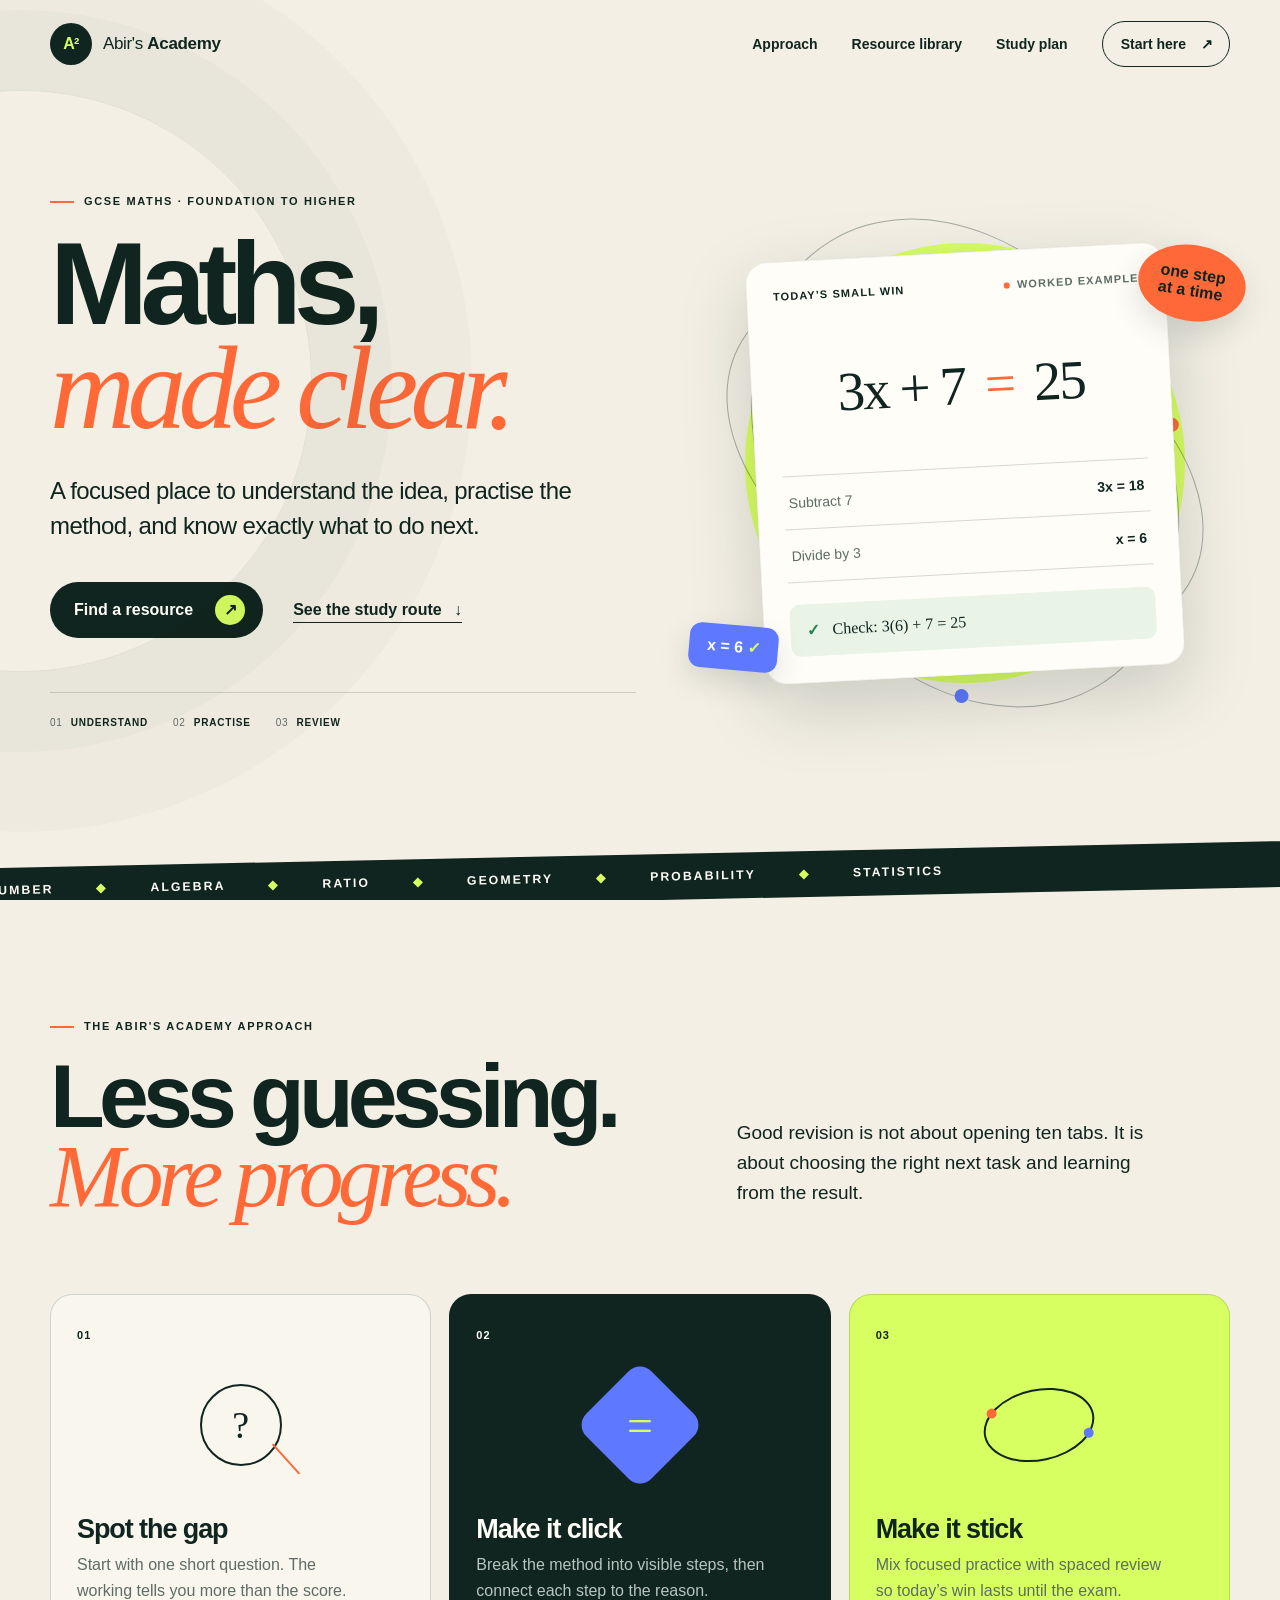
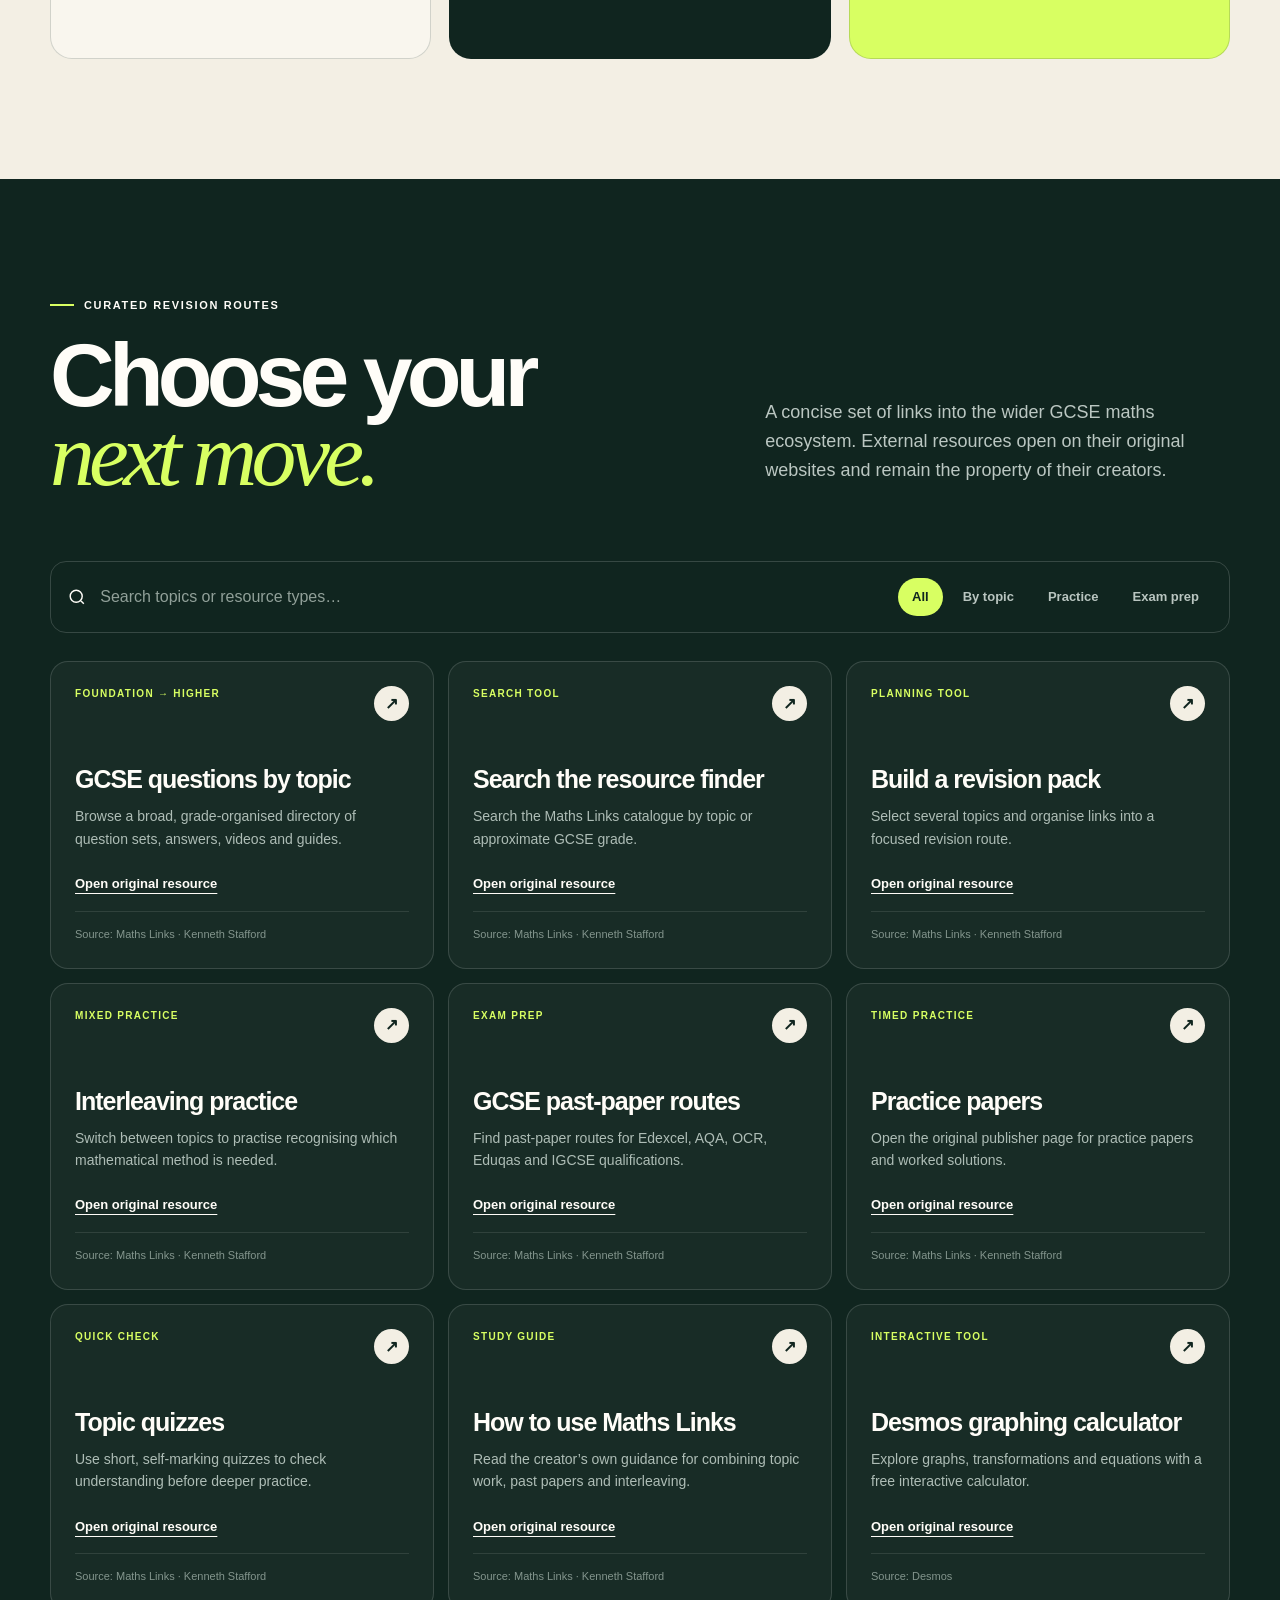
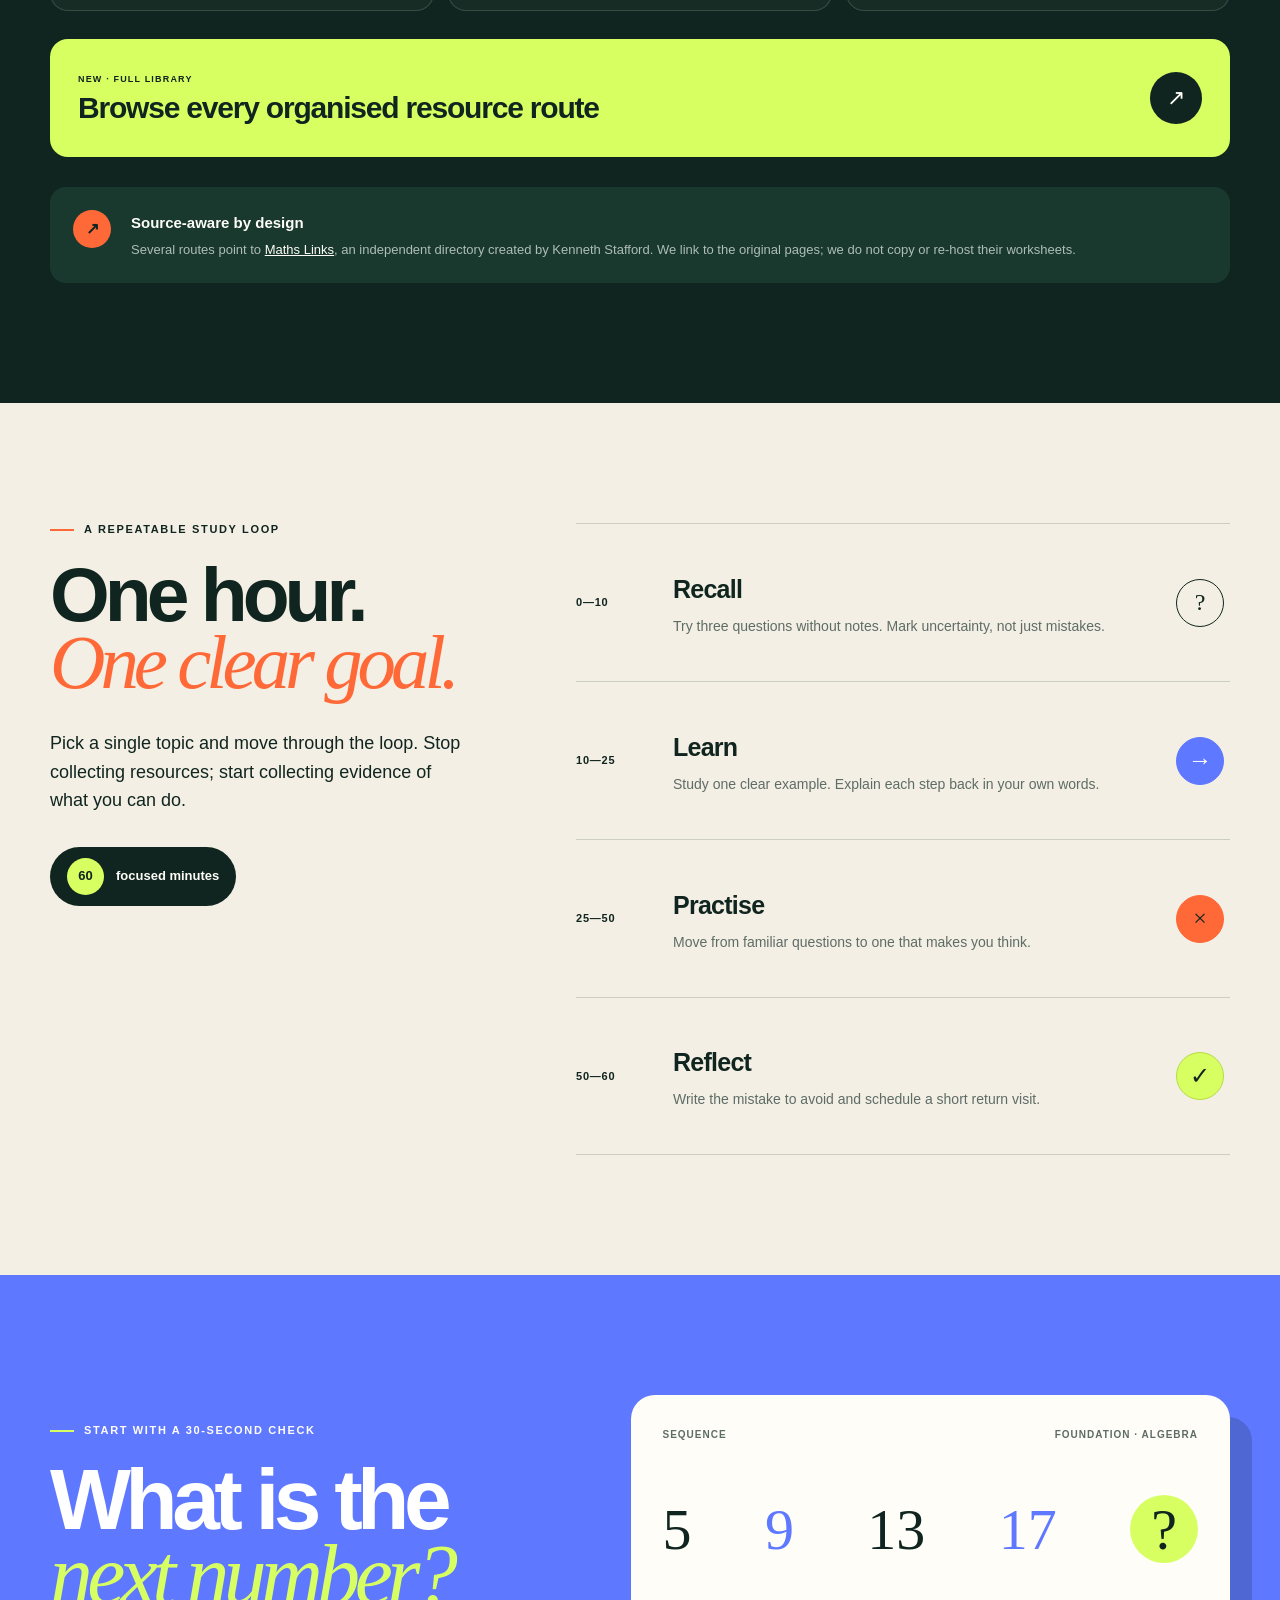
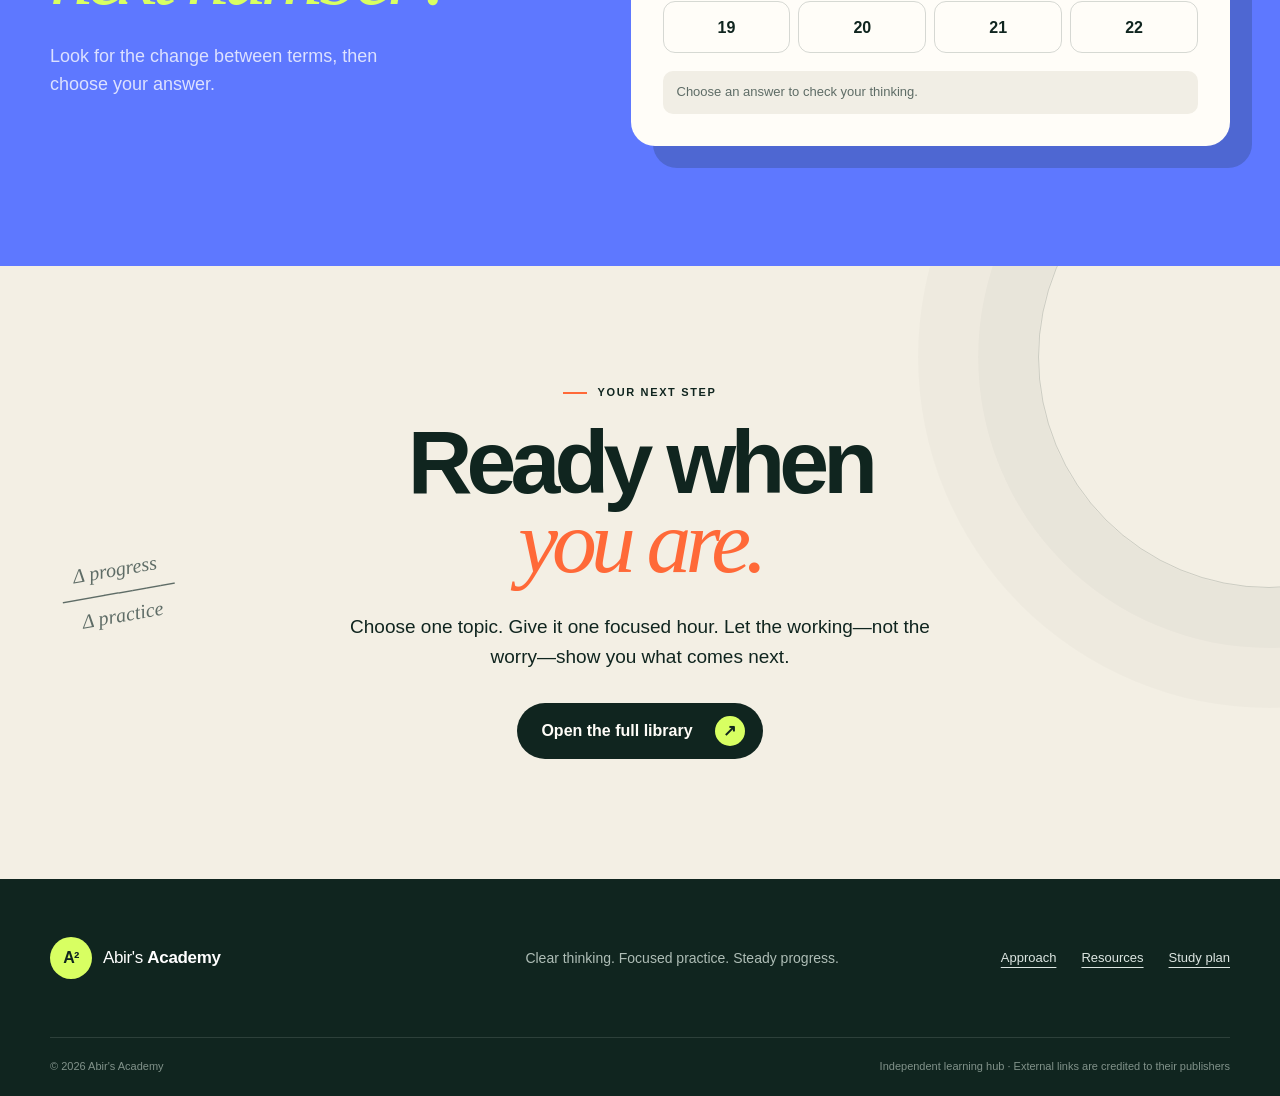
==== client/abirs-academy/index.html @ 6db941cd "Deep migration: Scrubbed all Maths Links branding and injected deep-crawled resources" ====
<!doctype html>
<html lang="en-GB">
  <head>
    <meta charset="UTF-8" />
    <meta name="viewport" content="width=device-width, initial-scale=1.0" />
    <meta
      name="description"
      content="Abir's Academy is a calm, focused GCSE maths learning hub with clear study routes and carefully credited revision resources."
    />
    <meta name="theme-color" content="#10251f" />
    <meta property="og:title" content="Abir's Academy — Maths, made clear" />
    <meta
      property="og:description"
      content="Clear GCSE maths study routes, focused practice, and trusted external resources."
    />
    <meta property="og:type" content="website" />
    <meta property="og:url" content="https://abirsacademy.pages.dev/" />
    <meta property="og:image" content="https://abirsacademy.pages.dev/assets/og.png" />
    <meta property="og:image:alt" content="Abir's Academy — Maths, made clear" />
    <meta name="twitter:card" content="summary_large_image" />
    <meta name="twitter:image" content="https://abirsacademy.pages.dev/assets/og.png" />
    <link rel="canonical" href="https://abirsacademy.pages.dev/" />
    <link rel="icon" href="assets/favicon.svg" type="image/svg+xml" />
    <link rel="stylesheet" href="styles.css" />
    <title>Abir's Academy — Maths, made clear</title>
  </head>
  <body>
    <a class="skip-link" href="#main">Skip to content</a>

    <header class="site-header" data-header>
      <div class="nav-wrap shell">
        <a class="brand" href="#top" aria-label="Abir's Academy home">
          <span class="brand-mark" aria-hidden="true">A²</span>
          <span class="brand-name">Abir's <strong>Academy</strong></span>
        </a>

        <button
          class="menu-toggle"
          type="button"
          aria-expanded="false"
          aria-controls="site-nav"
          data-menu-toggle
        >
          <span></span><span></span><span></span>
          <span class="sr-only">Open navigation</span>
        </button>

        <nav id="site-nav" class="site-nav" aria-label="Primary navigation" data-nav>
          <a href="#approach">Approach</a>
          <a href="library.html">Resource library</a>
          <a href="#study-plan">Study plan</a>
          <a class="nav-cta" href="#start">Start here <span aria-hidden="true">↗</span></a>
        </nav>
      </div>
    </header>

    <main id="main">
      <section class="hero" id="top">
        <div class="hero-grid shell">
          <div class="hero-copy reveal">
            <p class="eyebrow"><span></span> GCSE maths · Foundation to Higher</p>
            <h1>Maths,<br /><em>made clear.</em></h1>
            <p class="hero-lede">
              A focused place to understand the idea, practise the method, and know exactly
              what to do next.
            </p>
            <div class="hero-actions">
              <a class="button button-primary" href="library.html">Find a resource <span>↗</span></a>
              <a class="text-link" href="#study-plan">See the study route <span>↓</span></a>
            </div>
            <div class="hero-proof" aria-label="Learning principles">
              <span>01 <strong>Understand</strong></span>
              <span>02 <strong>Practise</strong></span>
              <span>03 <strong>Review</strong></span>
            </div>
          </div>

          <div class="hero-visual reveal" aria-label="A worked algebra problem">
            <div class="orbit orbit-one"></div>
            <div class="orbit orbit-two"></div>
            <div class="math-card">
              <div class="math-card-top">
                <span>Today’s small win</span>
                <span class="status-dot">worked example</span>
              </div>
              <div class="equation" aria-label="Solve three x plus seven equals twenty five">
                <span>3x + 7</span><span class="equals">=</span><span>25</span>
              </div>
              <ol class="working">
                <li><span>Subtract 7</span><strong>3x = 18</strong></li>
                <li><span>Divide by 3</span><strong>x = 6</strong></li>
              </ol>
              <div class="check-line"><span>✓</span> Check: 3(6) + 7 = 25</div>
            </div>
            <div class="floating-note note-one">one step<br />at a time</div>
            <div class="floating-note note-two">x = 6 <span>✓</span></div>
          </div>
        </div>
        <div class="hero-ticker" aria-hidden="true">
          <div>
            <span>NUMBER</span><i>◆</i><span>ALGEBRA</span><i>◆</i><span>RATIO</span><i>◆</i>
            <span>GEOMETRY</span><i>◆</i><span>PROBABILITY</span><i>◆</i><span>STATISTICS</span>
          </div>
        </div>
      </section>

      <section class="approach section shell" id="approach">
        <div class="section-heading reveal">
          <p class="eyebrow"><span></span> The Abir's Academy approach</p>
          <h2>Less guessing.<br /><em>More progress.</em></h2>
          <p>
            Good revision is not about opening ten tabs. It is about choosing the right next
            task and learning from the result.
          </p>
        </div>

        <div class="method-grid">
          <article class="method-card reveal">
            <span class="method-number">01</span>
            <div class="method-icon icon-diagnose" aria-hidden="true"><span></span></div>
            <h3>Spot the gap</h3>
            <p>Start with one short question. The working tells you more than the score.</p>
          </article>
          <article class="method-card reveal">
            <span class="method-number">02</span>
            <div class="method-icon icon-understand" aria-hidden="true"><span></span></div>
            <h3>Make it click</h3>
            <p>Break the method into visible steps, then connect each step to the reason.</p>
          </article>
          <article class="method-card reveal">
            <span class="method-number">03</span>
            <div class="method-icon icon-practise" aria-hidden="true"><span></span></div>
            <h3>Make it stick</h3>
            <p>Mix focused practice with spaced review so today’s win lasts until the exam.</p>
          </article>
        </div>
      </section>

      <section class="resources section" id="resources">
        <div class="shell">
          <div class="resources-heading reveal">
            <div>
              <p class="eyebrow eyebrow-light"><span></span> Curated revision routes</p>
              <h2>Choose your<br /><em>next move.</em></h2>
            </div>
            <p>
              A concise set of links into the wider GCSE maths ecosystem. External resources
              open on their original websites and remain the property of their creators.
            </p>
          </div>

          <div class="resource-controls reveal" aria-label="Filter resources">
            <label class="search-box">
              <span class="sr-only">Search resources</span>
              <svg viewBox="0 0 24 24" aria-hidden="true"><path d="m21 21-4.4-4.4m2.4-5.1a7.5 7.5 0 1 1-15 0 7.5 7.5 0 0 1 15 0Z" /></svg>
              <input type="search" placeholder="Search topics or resource types…" data-search />
            </label>
            <div class="filter-group" role="group" aria-label="Resource category">
              <button class="filter is-active" type="button" data-filter="all">All</button>
              <button class="filter" type="button" data-filter="topic">By topic</button>
              <button class="filter" type="button" data-filter="practice">Practice</button>
              <button class="filter" type="button" data-filter="exam">Exam prep</button>
            </div>
          </div>

          <div class="resource-grid" data-resource-grid aria-live="polite"></div>
          <p class="empty-state" data-empty hidden>No matching resources yet. Try a broader search.</p>

          <a class="library-cta reveal" href="library.html">
            <span>
              <small>New · full library</small>
              <strong>Browse every organised resource route</strong>
            </span>
            <i aria-hidden="true">↗</i>
          </a>

          <div class="credit-note reveal">
            <span class="credit-mark" aria-hidden="true">↗</span>
            <div>
              <strong>Source-aware by design</strong>
              <p>
                Several routes point to <a href="https://www.mathslinks.co.uk/" target="_blank" rel="noopener noreferrer">Maths Links</a>,
                an independent directory created by Kenneth Stafford. We link to the original
                pages; we do not copy or re-host their worksheets.
              </p>
            </div>
          </div>
        </div>
      </section>

      <section class="study section shell" id="study-plan">
        <div class="study-layout">
          <div class="study-intro reveal">
            <p class="eyebrow"><span></span> A repeatable study loop</p>
            <h2>One hour.<br /><em>One clear goal.</em></h2>
            <p>
              Pick a single topic and move through the loop. Stop collecting resources;
              start collecting evidence of what you can do.
            </p>
            <div class="time-chip"><span>60</span> focused minutes</div>
          </div>

          <ol class="timeline">
            <li class="reveal">
              <span class="time">0—10</span>
              <div><h3>Recall</h3><p>Try three questions without notes. Mark uncertainty, not just mistakes.</p></div>
              <span class="timeline-icon" aria-hidden="true">?</span>
            </li>
            <li class="reveal">
              <span class="time">10—25</span>
              <div><h3>Learn</h3><p>Study one clear example. Explain each step back in your own words.</p></div>
              <span class="timeline-icon" aria-hidden="true">→</span>
            </li>
            <li class="reveal">
              <span class="time">25—50</span>
              <div><h3>Practise</h3><p>Move from familiar questions to one that makes you think.</p></div>
              <span class="timeline-icon" aria-hidden="true">×</span>
            </li>
            <li class="reveal">
              <span class="time">50—60</span>
              <div><h3>Reflect</h3><p>Write the mistake to avoid and schedule a short return visit.</p></div>
              <span class="timeline-icon" aria-hidden="true">✓</span>
            </li>
          </ol>
        </div>
      </section>

      <section class="quick-check section" id="start">
        <div class="shell check-layout">
          <div class="check-copy reveal">
            <p class="eyebrow eyebrow-light"><span></span> Start with a 30-second check</p>
            <h2>What is the<br /><em>next number?</em></h2>
            <p>Look for the change between terms, then choose your answer.</p>
          </div>
          <div class="quiz-card reveal" data-quiz>
            <div class="quiz-meta"><span>Sequence</span><span>Foundation · Algebra</span></div>
            <p class="sequence" aria-label="Five, nine, thirteen, seventeen, what comes next?">
              5 <span>9</span> 13 <span>17</span> <strong>?</strong>
            </p>
            <div class="answers" role="group" aria-label="Choose an answer">
              <button type="button" data-answer="19">19</button>
              <button type="button" data-answer="20">20</button>
              <button type="button" data-answer="21">21</button>
              <button type="button" data-answer="22">22</button>
            </div>
            <div class="feedback" data-feedback aria-live="polite">
              <span>Choose an answer to check your thinking.</span>
            </div>
          </div>
        </div>
      </section>

      <section class="closing section">
        <div class="closing-inner shell reveal">
          <p class="eyebrow"><span></span> Your next step</p>
          <h2>Ready when<br /><em>you are.</em></h2>
          <p>Choose one topic. Give it one focused hour. Let the working—not the worry—show you what comes next.</p>
          <a class="button button-primary" href="library.html">Open the full library <span>↗</span></a>
          <span class="closing-formula" aria-hidden="true">Δ progress<br />────────<br />Δ practice</span>
        </div>
      </section>
    </main>

    <footer class="site-footer">
      <div class="footer-top shell">
        <a class="brand brand-footer" href="#top">
          <span class="brand-mark">A²</span>
          <span class="brand-name">Abir's <strong>Academy</strong></span>
        </a>
        <p>Clear thinking. Focused practice. Steady progress.</p>
        <nav aria-label="Footer navigation">
          <a href="#approach">Approach</a>
          <a href="library.html">Resources</a>
          <a href="#study-plan">Study plan</a>
        </nav>
      </div>
      <div class="footer-bottom shell">
        <span>© <span data-year></span> Abir's Academy</span>
        <span>Independent learning hub · External links are credited to their publishers</span>
      </div>
    </footer>

    <script src="app.js" defer></script>
  </body>
</html>
---- client/abirs-academy/styles.css ----
:root {
  --ink: #10251f;
  --ink-2: #183c31;
  --paper: #f3efe4;
  --paper-2: #ebe4d5;
  --white: #fffdf8;
  --lime: #d8ff62;
  --lime-deep: #b6db45;
  --orange: #ff6938;
  --blue: #5e78ff;
  --muted: #5e6c66;
  --line: rgba(16, 37, 31, 0.17);
  --shadow: 0 24px 70px rgba(16, 37, 31, 0.18);
  --radius: 22px;
  --shell: min(1180px, calc(100% - 40px));
}

* { box-sizing: border-box; }
html { scroll-behavior: smooth; }
body {
  margin: 0;
  color: var(--ink);
  background: var(--paper);
  font-family: "Segoe UI Variable", "Segoe UI", Helvetica, Arial, sans-serif;
  font-size: 16px;
  line-height: 1.6;
  -webkit-font-smoothing: antialiased;
  overflow-x: hidden;
}

body.menu-open { overflow: hidden; }
a { color: inherit; }
button, input { font: inherit; }
button { color: inherit; }
img, svg { display: block; max-width: 100%; }

.shell { width: var(--shell); margin-inline: auto; }
.section { padding-block: 120px; }
.sr-only {
  position: absolute; width: 1px; height: 1px; padding: 0; margin: -1px;
  overflow: hidden; clip: rect(0, 0, 0, 0); white-space: nowrap; border: 0;
}
.skip-link {
  position: fixed; left: 16px; top: -60px; z-index: 1000; padding: 12px 18px;
  border-radius: 12px; background: var(--lime); color: var(--ink); font-weight: 800;
}
.skip-link:focus { top: 16px; }

.site-header {
  position: fixed; inset: 0 0 auto; z-index: 100; transition: background .25s, box-shadow .25s;
}
.site-header.is-scrolled {
  background: rgba(243, 239, 228, .9); box-shadow: 0 1px 0 var(--line);
  backdrop-filter: blur(18px);
}
.nav-wrap { height: 88px; display: flex; align-items: center; justify-content: space-between; }
.brand { display: inline-flex; align-items: center; gap: 11px; text-decoration: none; }
.brand-mark {
  width: 42px; height: 42px; display: grid; place-items: center; border-radius: 50%;
  background: var(--ink); color: var(--lime); font-weight: 900; letter-spacing: -.05em;
}
.brand-name { font-size: 17px; letter-spacing: -.02em; }
.brand-name strong { font-weight: 800; }
.site-nav { display: flex; align-items: center; gap: 34px; }
.site-nav a { text-decoration: none; font-size: 14px; font-weight: 700; }
.site-nav a:not(.nav-cta):hover { text-decoration: underline; text-underline-offset: 6px; }
.nav-cta {
  display: inline-flex; gap: 15px; align-items: center; padding: 11px 16px 11px 18px;
  border: 1px solid var(--ink); border-radius: 100px; transition: background .2s, color .2s;
}
.nav-cta:hover { background: var(--ink); color: var(--white); }
.menu-toggle { display: none; border: 0; background: transparent; padding: 8px; }

.hero { min-height: 100vh; padding-top: 88px; overflow: hidden; position: relative; }
.hero::before {
  content: ""; position: absolute; width: 580px; height: 580px; border-radius: 50%;
  left: -270px; top: 90px; border: 1px solid rgba(16, 37, 31, .08);
  box-shadow: 0 0 0 80px rgba(16, 37, 31, .025), 0 0 0 160px rgba(16, 37, 31, .018);
}
.hero-grid {
  min-height: calc(100vh - 128px); padding-block: 70px 92px; display: grid;
  grid-template-columns: 1.05fr .95fr; gap: 64px; align-items: center;
}
.eyebrow {
  margin: 0 0 24px; display: flex; align-items: center; gap: 10px; font-size: 11px;
  line-height: 1.2; letter-spacing: .15em; text-transform: uppercase; font-weight: 800;
}
.eyebrow > span { width: 24px; height: 2px; background: var(--orange); }
.eyebrow-light { color: var(--white); }
.eyebrow-light > span { background: var(--lime); }
h1, h2 { margin: 0; font-weight: 800; letter-spacing: -.065em; line-height: .88; }
h1 { font-size: clamp(74px, 9.2vw, 142px); }
h2 { font-size: clamp(58px, 7vw, 96px); }
h1 em, h2 em { color: var(--orange); font-family: Georgia, "Times New Roman", serif; font-weight: 400; }
.hero-lede { max-width: 550px; margin: 34px 0 0; font-size: clamp(19px, 2vw, 24px); line-height: 1.45; letter-spacing: -.025em; }
.hero-actions { display: flex; align-items: center; gap: 30px; margin-top: 38px; }
.button {
  display: inline-flex; align-items: center; justify-content: center; gap: 22px; min-height: 54px;
  padding: 13px 18px 13px 24px; border-radius: 100px; text-decoration: none; font-weight: 800;
}
.button span { width: 30px; height: 30px; border-radius: 50%; display: grid; place-items: center; }
.button-primary { background: var(--ink); color: var(--white); transition: transform .2s, background .2s; }
.button-primary span { background: var(--lime); color: var(--ink); }
.button-primary:hover { transform: translateY(-2px); background: var(--ink-2); }
.text-link { font-weight: 800; text-decoration: none; border-bottom: 1px solid var(--ink); }
.text-link span { margin-left: 8px; }
.hero-proof { display: flex; gap: 25px; margin-top: 54px; padding-top: 22px; border-top: 1px solid var(--line); }
.hero-proof span { display: flex; gap: 8px; font-size: 10px; color: var(--muted); letter-spacing: .08em; }
.hero-proof strong { color: var(--ink); text-transform: uppercase; }

.hero-visual { min-height: 560px; display: grid; place-items: center; position: relative; isolation: isolate; }
.hero-visual::before {
  content: ""; position: absolute; width: 440px; height: 440px; border-radius: 50%; z-index: -3;
  background: var(--lime);
}
.orbit { position: absolute; border: 1px solid rgba(16, 37, 31, .35); border-radius: 50%; z-index: -2; }
.orbit::after { content: ""; position: absolute; width: 14px; height: 14px; border-radius: 50%; background: var(--orange); }
.orbit-one { width: 510px; height: 320px; transform: rotate(27deg); }
.orbit-one::after { top: 24px; right: 80px; }
.orbit-two { width: 390px; height: 520px; transform: rotate(-31deg); }
.orbit-two::after { bottom: 54px; left: 64px; background: var(--blue); }
.math-card {
  width: min(420px, 85%); padding: 26px; border-radius: var(--radius); background: var(--white);
  box-shadow: var(--shadow); transform: rotate(-3deg); border: 1px solid rgba(16, 37, 31, .08);
}
.math-card-top { display: flex; justify-content: space-between; gap: 20px; font-size: 11px; font-weight: 800; text-transform: uppercase; letter-spacing: .1em; }
.status-dot { color: var(--muted); }
.status-dot::before { content: ""; display: inline-block; width: 6px; height: 6px; margin-right: 7px; border-radius: 50%; background: var(--orange); }
.equation { padding: 45px 10px 37px; display: flex; justify-content: center; align-items: center; gap: 20px; font-family: Georgia, serif; font-size: clamp(34px, 5vw, 55px); letter-spacing: -.04em; }
.equation .equals { color: var(--orange); font-family: inherit; }
.working { list-style: none; margin: 0; padding: 0; border-top: 1px solid var(--line); }
.working li { display: flex; justify-content: space-between; padding: 15px 5px; border-bottom: 1px solid var(--line); font-size: 14px; }
.working li span { color: var(--muted); }
.check-line { margin-top: 22px; padding: 13px 16px; border-radius: 10px; background: #e9f3e6; font-family: Georgia, serif; }
.check-line span { color: #258352; font-family: sans-serif; font-weight: 900; margin-right: 9px; }
.floating-note { position: absolute; z-index: 3; font-weight: 800; line-height: 1.05; box-shadow: 0 12px 30px rgba(16,37,31,.13); }
.note-one { top: 11%; right: -3%; padding: 21px; border-radius: 50%; background: var(--orange); color: var(--ink); transform: rotate(9deg); }
.note-two { bottom: 13%; left: -2%; padding: 14px 18px; border-radius: 12px; background: var(--blue); color: white; transform: rotate(5deg); }
.note-two span { color: var(--lime); }
.hero-ticker { position: absolute; inset: auto 0 0; overflow: hidden; padding: 13px 0; background: var(--ink); color: var(--white); transform: rotate(-1.2deg) scale(1.02); }
.hero-ticker div { display: flex; width: max-content; gap: 42px; align-items: center; white-space: nowrap; animation: ticker 28s linear infinite; font-size: 12px; font-weight: 900; letter-spacing: .17em; }
.hero-ticker i { color: var(--lime); font-style: normal; }
@keyframes ticker { to { transform: translateX(-25%); } }

.section-heading { display: grid; grid-template-columns: 1fr .8fr; column-gap: 70px; align-items: end; }
.section-heading .eyebrow { grid-column: 1 / -1; }
.section-heading > p:last-child { margin: 0 0 7px; max-width: 430px; font-size: 19px; }
.method-grid { margin-top: 78px; display: grid; grid-template-columns: repeat(3, 1fr); gap: 18px; }
.method-card { position: relative; min-height: 365px; padding: 26px; border: 1px solid var(--line); border-radius: var(--radius); background: rgba(255, 253, 248, .48); }
.method-card:nth-child(2) { background: var(--ink); color: var(--white); transform: translateY(25px); }
.method-card:nth-child(3) { background: var(--lime); }
.method-number { font-size: 11px; font-weight: 900; letter-spacing: .1em; }
.method-icon { height: 158px; display: grid; place-items: center; }
.icon-diagnose span { width: 82px; height: 82px; border: 2px solid var(--ink); border-radius: 50%; position: relative; }
.icon-diagnose span::before { content: ""; position: absolute; width: 40px; height: 2px; background: var(--orange); right: -26px; bottom: 4px; transform: rotate(48deg); }
.icon-diagnose span::after { content: "?"; position: absolute; inset: 0; display: grid; place-items: center; font: 38px Georgia, serif; }
.icon-understand span { width: 92px; height: 92px; border-radius: 16px; background: var(--blue); transform: rotate(45deg); position: relative; }
.icon-understand span::after { content: "="; position: absolute; inset: 0; display: grid; place-items: center; color: var(--lime); font: 46px Georgia, serif; transform: rotate(-45deg); }
.icon-practise span { width: 112px; height: 72px; border: 2px solid var(--ink); border-radius: 50%; position: relative; transform: rotate(-12deg); }
.icon-practise span::before, .icon-practise span::after { content: ""; position: absolute; width: 10px; height: 10px; border-radius: 50%; background: var(--orange); }
.icon-practise span::before { left: 5px; top: 8px; }
.icon-practise span::after { right: 2px; bottom: 11px; background: var(--blue); }
.method-card h3 { margin: 12px 0 9px; font-size: 27px; line-height: 1; letter-spacing: -.04em; }
.method-card p { margin: 0; max-width: 290px; color: var(--muted); }
.method-card:nth-child(2) p { color: #b9c5c0; }

.resources { background: var(--ink); color: var(--white); }
.resources-heading { display: grid; grid-template-columns: 1fr .72fr; gap: 70px; align-items: end; }
.resources-heading h2 em { color: var(--lime); }
.resources-heading > p { margin: 0 0 10px; color: #bbc7c2; font-size: 18px; }
.resource-controls { display: flex; justify-content: space-between; gap: 24px; margin-top: 66px; padding: 16px; border: 1px solid rgba(255,255,255,.16); border-radius: 16px; }
.search-box { flex: 1; display: flex; align-items: center; gap: 12px; }
.search-box svg { width: 20px; fill: none; stroke: currentColor; stroke-width: 1.8; }
.search-box input { width: 100%; border: 0; outline: 0; background: transparent; color: var(--white); }
.search-box input::placeholder { color: #91a099; }
.filter-group { display: flex; gap: 6px; }
.filter { padding: 9px 14px; border: 0; border-radius: 100px; background: transparent; color: #b9c5c0; cursor: pointer; font-size: 13px; font-weight: 800; }
.filter:hover, .filter.is-active { background: var(--lime); color: var(--ink); }
.resource-grid { margin-top: 28px; display: grid; grid-template-columns: repeat(3, 1fr); gap: 14px; }
.resource-card { min-height: 300px; padding: 24px; display: flex; flex-direction: column; border: 1px solid rgba(255,255,255,.14); border-radius: 18px; background: rgba(255,255,255,.035); transition: transform .2s, background .2s; }
.resource-card:hover { transform: translateY(-4px); background: rgba(255,255,255,.075); }
.resource-card-top { display: flex; justify-content: space-between; gap: 14px; }
.resource-tag { color: var(--lime); font-size: 10px; text-transform: uppercase; letter-spacing: .13em; font-weight: 900; }
.resource-arrow { width: 35px; height: 35px; display: grid; place-items: center; border-radius: 50%; background: var(--paper); color: var(--ink); font-weight: 900; }
.resource-card h3 { margin: 45px 0 12px; font-size: 25px; line-height: 1.08; letter-spacing: -.04em; }
.resource-card p { margin: 0; color: #aebdb6; font-size: 14px; }
.resource-card a { margin-top: auto; padding-top: 24px; font-weight: 800; font-size: 13px; text-underline-offset: 5px; }
.resource-source { margin-top: 16px; padding-top: 14px; border-top: 1px solid rgba(255,255,255,.1); color: #83958d; font-size: 11px; }
.empty-state { padding: 36px; text-align: center; color: #aebdb6; }
.credit-note { margin-top: 30px; display: flex; gap: 20px; padding: 23px; border-radius: 16px; background: #19392f; }
.library-cta { margin-top: 28px; min-height: 118px; padding: 24px 28px; display: flex; align-items: center; justify-content: space-between; gap: 30px; border-radius: 18px; background: var(--lime); color: var(--ink); text-decoration: none; transition: transform .2s, background .2s; }
.library-cta:hover { transform: translateY(-3px); background: #e5ff8d; }
.library-cta span { display: grid; gap: 5px; }
.library-cta small { text-transform: uppercase; letter-spacing: .13em; font-size: 9px; font-weight: 900; }
.library-cta strong { font-size: clamp(20px, 2.5vw, 30px); line-height: 1.1; letter-spacing: -.04em; }
.library-cta i { flex: 0 0 auto; width: 52px; height: 52px; border-radius: 50%; display: grid; place-items: center; background: var(--ink); color: var(--white); font-size: 22px; font-style: normal; }
.credit-mark { flex: 0 0 auto; width: 38px; height: 38px; display: grid; place-items: center; border-radius: 50%; background: var(--orange); color: var(--ink); font-weight: 900; }
.credit-note strong { font-size: 15px; }
.credit-note p { margin: 4px 0 0; color: #aebdb6; font-size: 13px; }
.credit-note a { color: var(--white); }

.study-layout { display: grid; grid-template-columns: .8fr 1.2fr; gap: 90px; align-items: start; }
.study-intro { position: sticky; top: 125px; }
.study-intro h2 { font-size: clamp(56px, 6vw, 88px); }
.study-intro p:not(.eyebrow) { max-width: 420px; margin: 32px 0; font-size: 18px; }
.time-chip { width: fit-content; display: flex; align-items: center; gap: 12px; padding: 11px 17px; border-radius: 100px; background: var(--ink); color: var(--white); font-size: 13px; font-weight: 800; }
.time-chip span { width: 37px; height: 37px; display: grid; place-items: center; border-radius: 50%; background: var(--lime); color: var(--ink); }
.timeline { list-style: none; margin: 0; padding: 0; }
.timeline li { display: grid; grid-template-columns: 75px 1fr 54px; gap: 22px; align-items: center; min-height: 158px; border-top: 1px solid var(--line); }
.timeline li:last-child { border-bottom: 1px solid var(--line); }
.timeline .time { font-size: 11px; font-weight: 900; letter-spacing: .07em; }
.timeline h3 { margin: 0 0 6px; font-size: 25px; letter-spacing: -.03em; }
.timeline p { margin: 0; color: var(--muted); font-size: 14px; }
.timeline-icon { width: 48px; height: 48px; display: grid; place-items: center; border: 1px solid var(--ink); border-radius: 50%; font: 24px Georgia, serif; }
.timeline li:nth-child(2) .timeline-icon { background: var(--blue); color: white; border-color: var(--blue); }
.timeline li:nth-child(3) .timeline-icon { background: var(--orange); border-color: var(--orange); }
.timeline li:nth-child(4) .timeline-icon { background: var(--lime); border-color: var(--lime-deep); }

.quick-check { background: var(--blue); color: white; overflow: hidden; }
.check-layout { display: grid; grid-template-columns: .9fr 1.1fr; gap: 90px; align-items: center; }
.check-copy h2 { font-size: clamp(58px, 6.7vw, 92px); }
.check-copy h2 em { color: var(--lime); }
.check-copy > p:last-child { max-width: 390px; margin-top: 28px; color: #dce1ff; font-size: 18px; }
.quiz-card { padding: 32px; border-radius: 24px; background: var(--white); color: var(--ink); box-shadow: 22px 22px 0 rgba(16,37,31,.2); transform: rotate(1deg); }
.quiz-meta { display: flex; justify-content: space-between; color: var(--muted); font-size: 10px; text-transform: uppercase; letter-spacing: .1em; font-weight: 800; }
.sequence { display: flex; justify-content: space-between; align-items: center; margin: 52px 0 38px; font: clamp(34px, 5vw, 58px) Georgia, serif; }
.sequence span { color: var(--blue); }
.sequence strong { width: 68px; height: 68px; display: grid; place-items: center; border-radius: 50%; background: var(--lime); font-weight: 400; }
.answers { display: grid; grid-template-columns: repeat(4, 1fr); gap: 8px; }
.answers button { min-height: 52px; border: 1px solid var(--line); border-radius: 12px; background: transparent; cursor: pointer; font-weight: 800; transition: background .2s, color .2s, border .2s; }
.answers button:hover, .answers button:focus-visible { border-color: var(--blue); background: #eef0ff; }
.answers button.is-correct { background: #dff1c2; border-color: #97ba59; }
.answers button.is-wrong { background: #ffe0d7; border-color: var(--orange); }
.feedback { min-height: 42px; margin-top: 18px; padding: 11px 14px; border-radius: 10px; background: #f1eee5; color: var(--muted); font-size: 13px; }
.feedback strong { color: var(--ink); }

.closing { position: relative; overflow: hidden; text-align: center; }
.closing::before { content: ""; position: absolute; width: 460px; height: 460px; right: -220px; top: -140px; border: 1px solid var(--line); border-radius: 50%; box-shadow: 0 0 0 60px rgba(16,37,31,.025), 0 0 0 120px rgba(16,37,31,.018); }
.closing-inner { position: relative; display: flex; flex-direction: column; align-items: center; }
.closing .eyebrow { justify-content: center; }
.closing p:not(.eyebrow) { max-width: 610px; margin: 30px auto; font-size: 19px; }
.closing-formula { position: absolute; left: 1%; top: 46%; font: italic 20px Georgia, serif; transform: rotate(-10deg); color: var(--muted); }

.site-footer { background: var(--ink); color: white; }
.footer-top { padding-block: 54px; display: grid; grid-template-columns: 1fr 1fr auto; align-items: center; gap: 36px; }
.brand-footer .brand-mark { background: var(--lime); color: var(--ink); }
.footer-top p { color: #aebdb6; font-size: 14px; }
.footer-top nav { display: flex; gap: 25px; }
.footer-top nav a { color: #dce5e1; font-size: 13px; text-underline-offset: 5px; }
.footer-bottom { padding-block: 20px; display: flex; justify-content: space-between; gap: 20px; border-top: 1px solid rgba(255,255,255,.12); color: #81928a; font-size: 11px; }

.reveal { opacity: 0; transform: translateY(24px); transition: opacity .65s ease, transform .65s ease; }
.reveal.is-visible { opacity: 1; transform: none; }

@media (max-width: 920px) {
  :root { --shell: min(100% - 30px, 720px); }
  .section { padding-block: 88px; }
  .menu-toggle { display: grid; gap: 5px; width: 42px; height: 42px; place-content: center; cursor: pointer; }
  .menu-toggle > span:not(.sr-only) { width: 22px; height: 2px; background: var(--ink); transition: transform .2s, opacity .2s; }
  .menu-toggle[aria-expanded="true"] > span:nth-child(1) { transform: translateY(7px) rotate(45deg); }
  .menu-toggle[aria-expanded="true"] > span:nth-child(2) { opacity: 0; }
  .menu-toggle[aria-expanded="true"] > span:nth-child(3) { transform: translateY(-7px) rotate(-45deg); }
  .site-nav { position: fixed; inset: 88px 0 0; display: none; padding: 48px 30px; background: var(--paper); flex-direction: column; align-items: flex-start; }
  .site-nav.is-open { display: flex; }
  .site-nav a { font-size: 28px; }
  .nav-cta { font-size: 18px !important; }
  .hero-grid, .section-heading, .resources-heading, .study-layout, .check-layout { grid-template-columns: 1fr; }
  .hero-grid { padding-top: 50px; gap: 30px; }
  .hero-copy { z-index: 2; }
  .hero-visual { min-height: 490px; }
  .hero-visual::before { width: 370px; height: 370px; }
  .orbit-one { width: 430px; height: 280px; }
  .orbit-two { width: 330px; height: 450px; }
  .section-heading > p:last-child { margin-top: 32px; }
  .method-grid { grid-template-columns: 1fr; }
  .method-card, .method-card:nth-child(2) { min-height: 310px; transform: none; }
  .resources-heading > p { max-width: 550px; }
  .resource-controls { flex-direction: column; }
  .resource-grid { grid-template-columns: repeat(2, 1fr); }
  .study-layout, .check-layout { gap: 60px; }
  .study-intro { position: static; }
  .footer-top { grid-template-columns: 1fr; }
  .footer-top nav { flex-wrap: wrap; }
}

@media (max-width: 600px) {
  :root { --shell: calc(100% - 24px); }
  .section { padding-block: 72px; }
  .nav-wrap { height: 72px; }
  .site-nav { inset-block-start: 72px; }
  .hero { padding-top: 72px; }
  h1 { font-size: clamp(65px, 22vw, 88px); }
  h2 { font-size: clamp(52px, 17vw, 72px); }
  .hero-grid { padding-top: 38px; padding-bottom: 90px; }
  .hero-actions { align-items: flex-start; flex-direction: column; gap: 18px; }
  .hero-proof { gap: 13px; flex-wrap: wrap; }
  .hero-visual { min-height: 395px; }
  .hero-visual::before { width: 280px; height: 280px; }
  .orbit-one { width: 330px; height: 210px; }
  .orbit-two { width: 245px; height: 350px; }
  .math-card { padding: 18px; width: 88%; }
  .math-card-top { font-size: 8px; }
  .equation { padding: 28px 5px 24px; }
  .note-one { right: -1%; top: 3%; font-size: 12px; padding: 16px; }
  .note-two { bottom: 4%; left: 0; font-size: 12px; }
  .method-grid { margin-top: 48px; }
  .resource-controls { padding: 12px; }
  .filter-group { overflow-x: auto; padding-bottom: 3px; }
  .filter { white-space: nowrap; }
  .resource-grid { grid-template-columns: 1fr; }
  .resource-card { min-height: 270px; }
  .library-cta { min-height: 105px; padding: 20px; }
  .library-cta i { width: 42px; height: 42px; }
  .timeline li { grid-template-columns: 58px 1fr; padding: 22px 0; }
  .timeline-icon { display: none; }
  .quiz-card { padding: 21px; box-shadow: 10px 12px 0 rgba(16,37,31,.2); }
  .sequence { margin: 38px 0 28px; font-size: 34px; }
  .sequence strong { width: 50px; height: 50px; }
  .answers { grid-template-columns: repeat(2, 1fr); }
  .closing-formula { display: none; }
  .footer-bottom { flex-direction: column; }
}

@media (prefers-reduced-motion: reduce) {
  html { scroll-behavior: auto; }
  *, *::before, *::after { animation-duration: .01ms !important; animation-iteration-count: 1 !important; transition-duration: .01ms !important; }
  .reveal { opacity: 1; transform: none; }
}
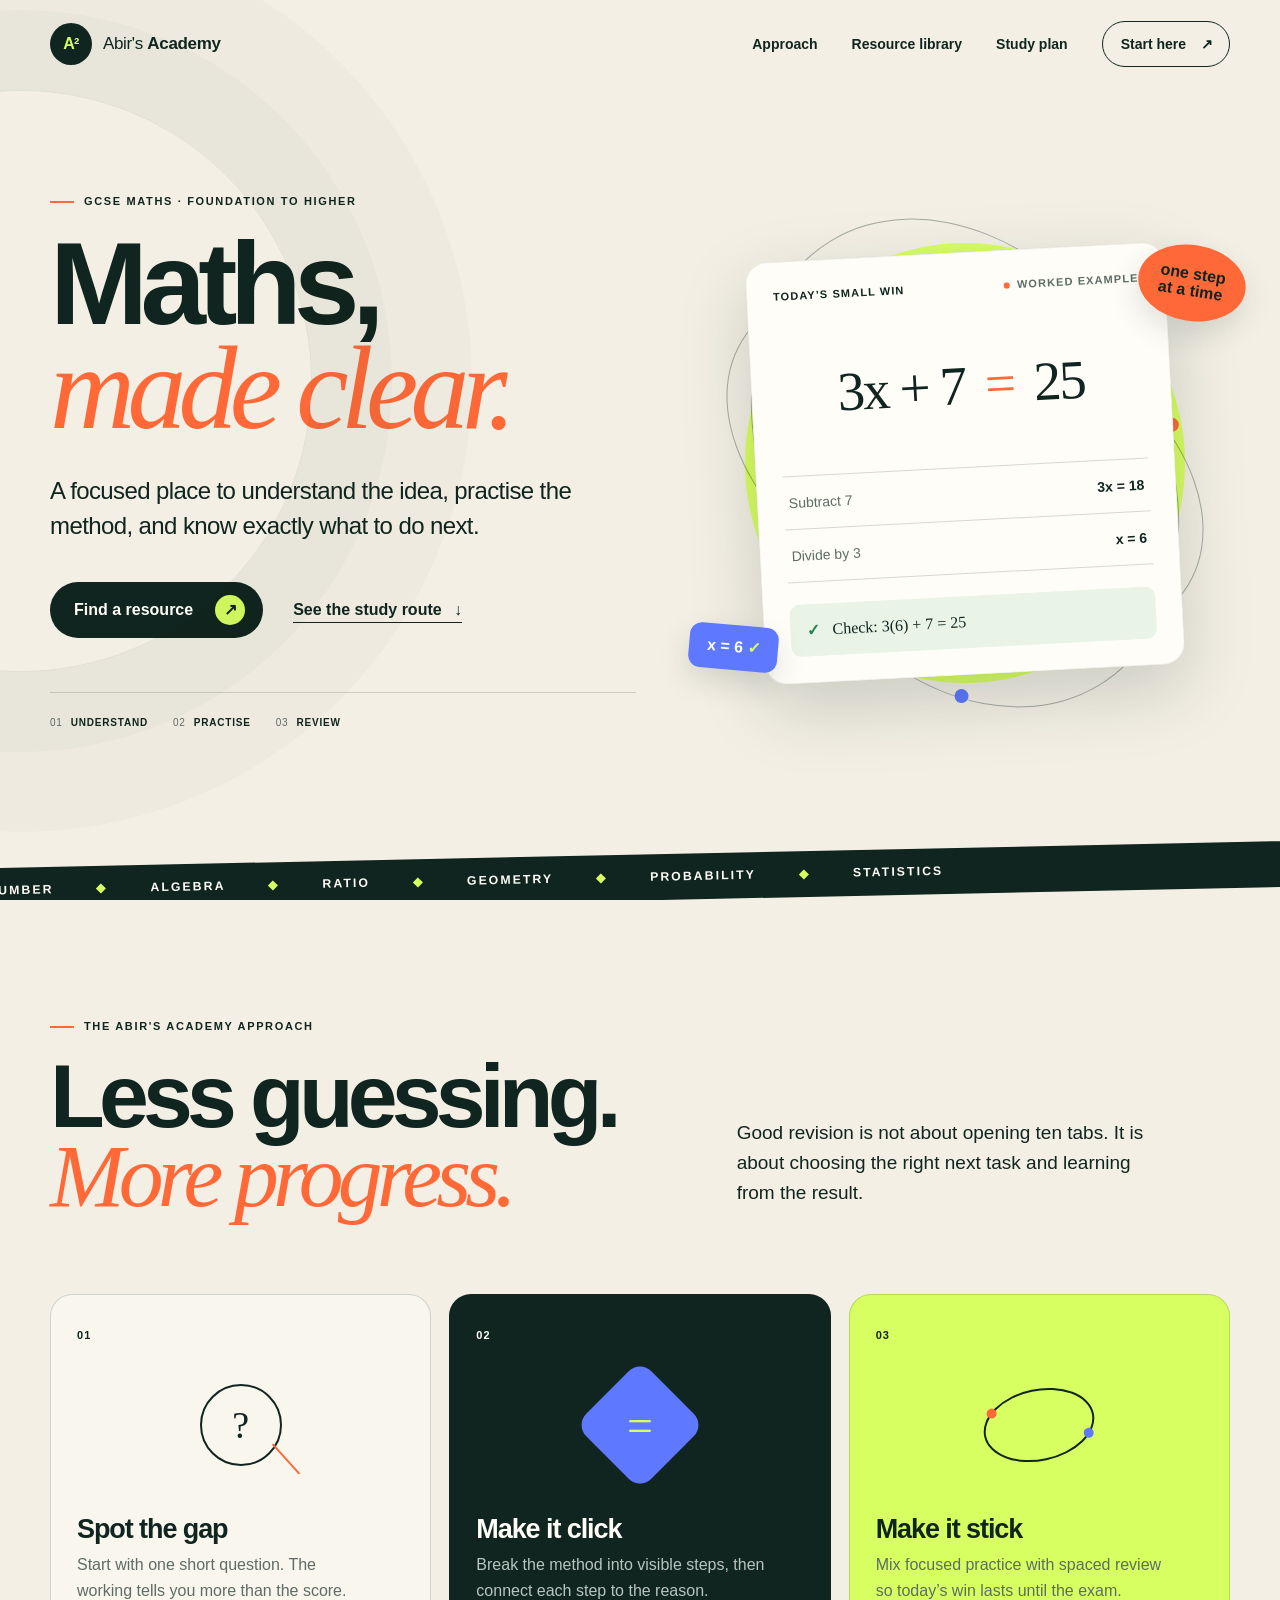
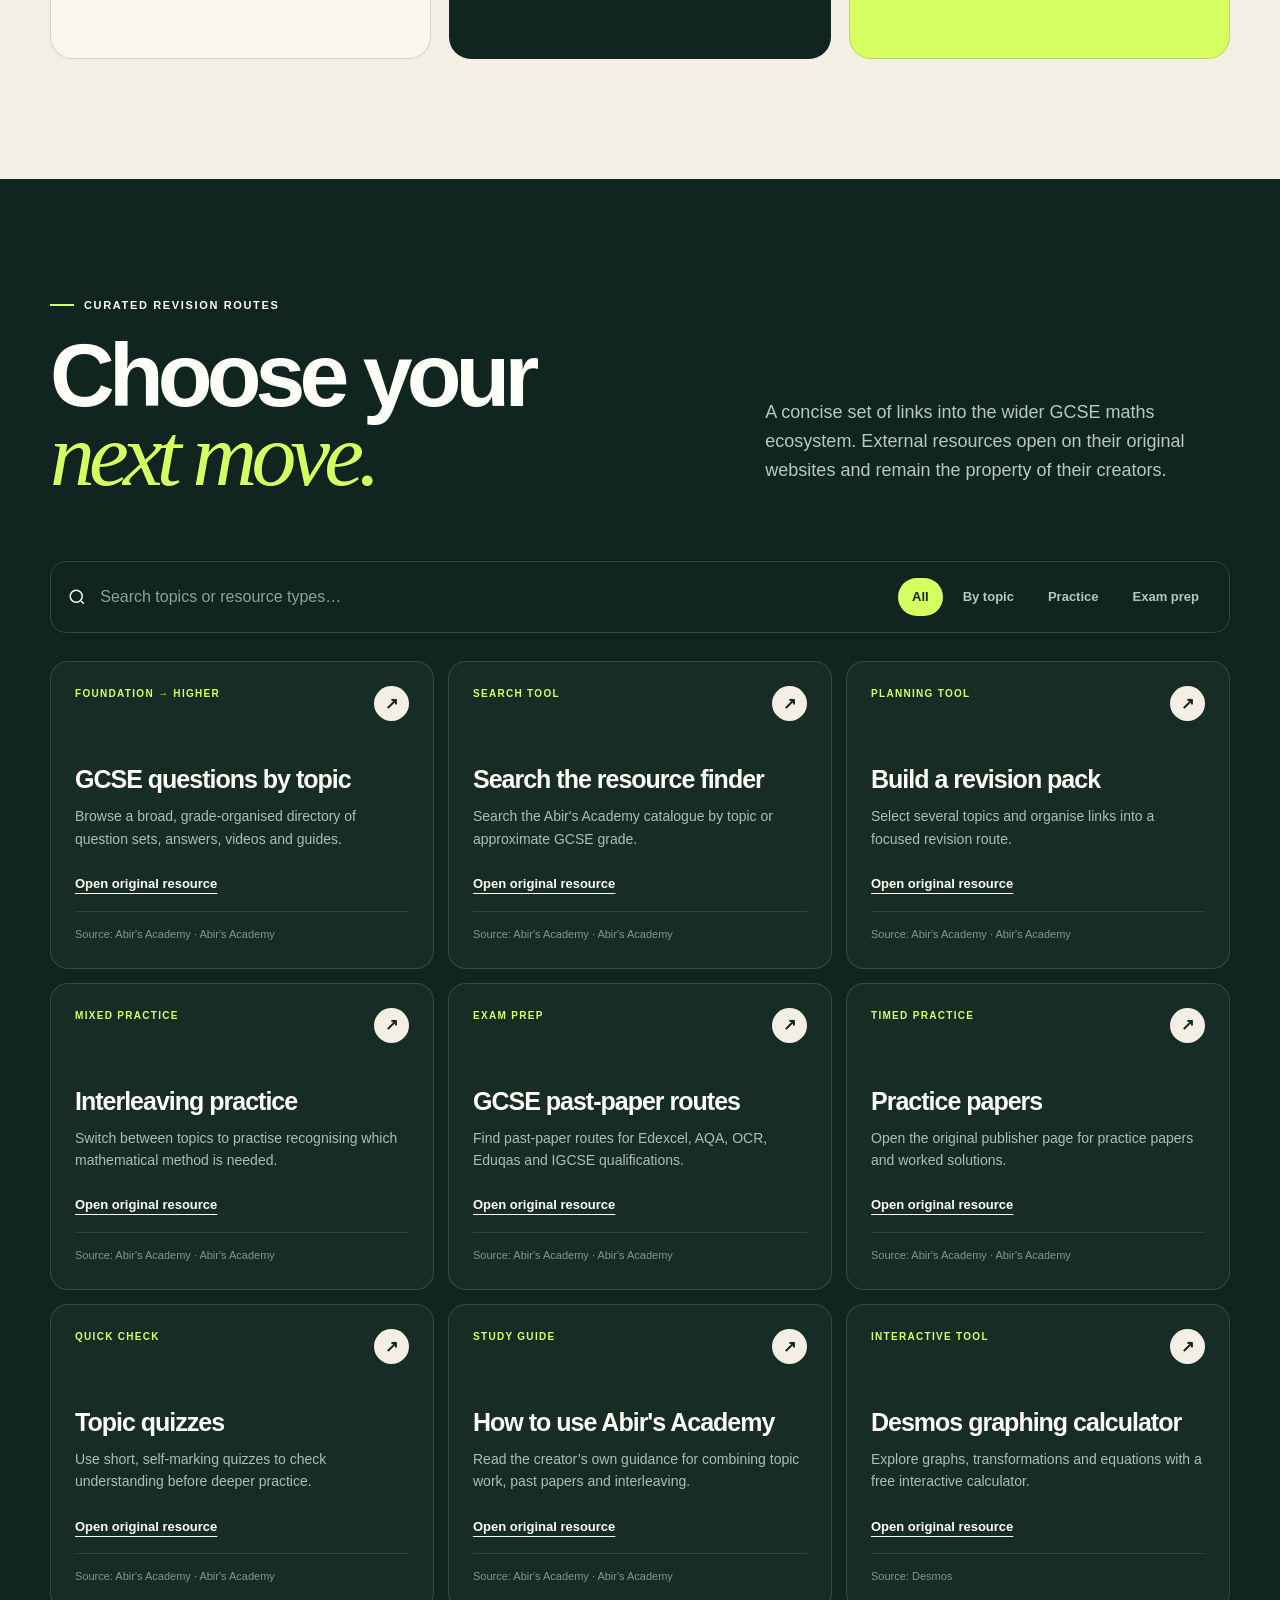
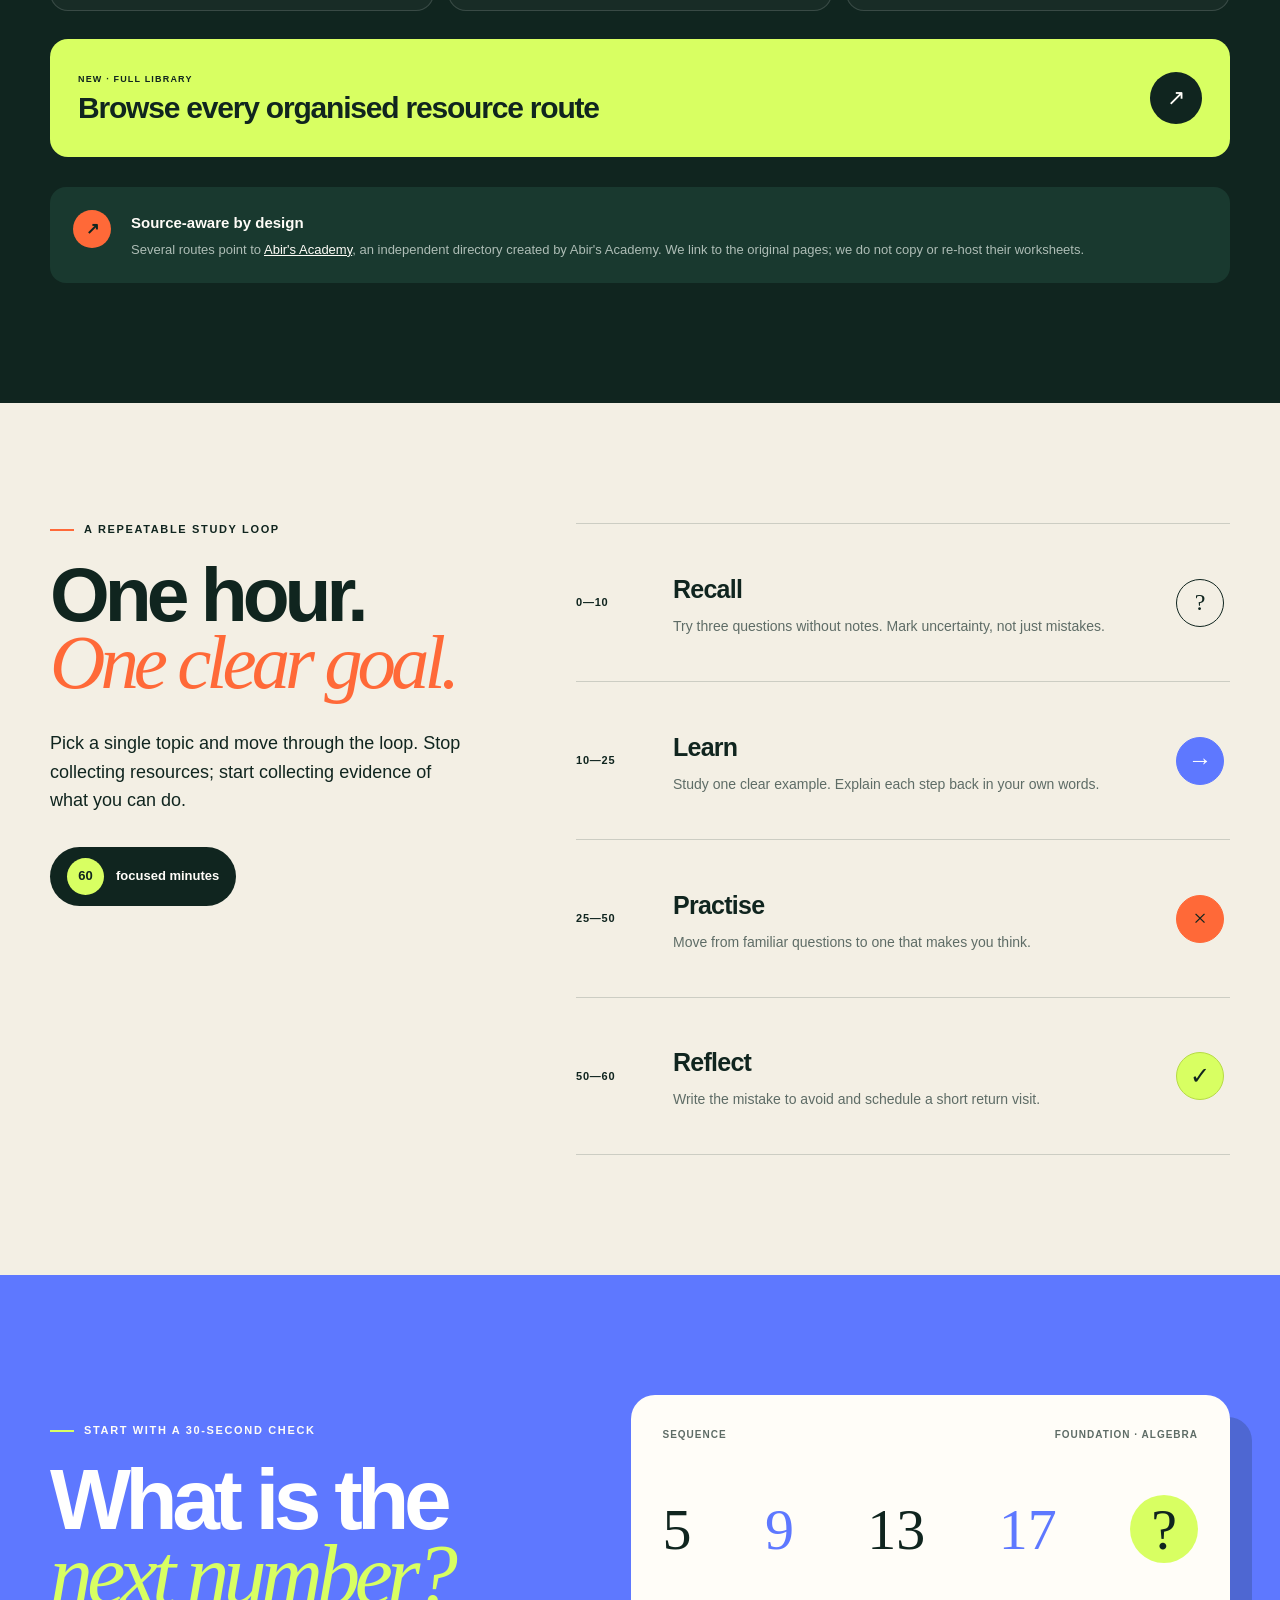
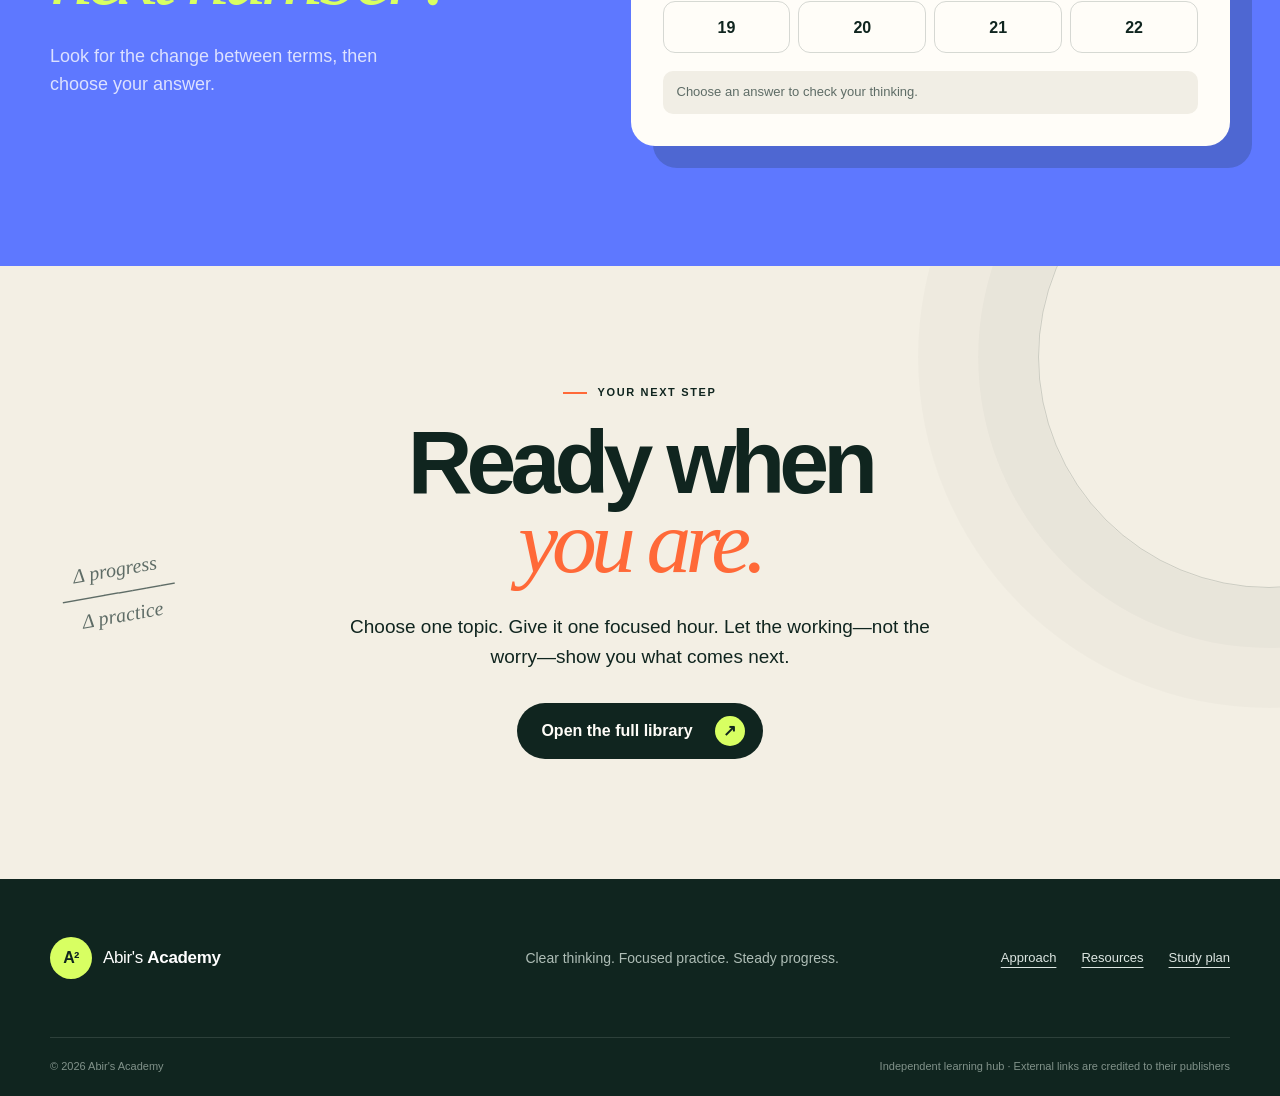
==== commit b96b9094: "Corrected root directory: Deploy scrubbed and deep-crawled resources to client/abirs-academy" ====
--- a/client/abirs-academy/index.html
+++ b/client/abirs-academy/index.html
@@ -179,8 +179,8 @@
             <div>
               <strong>Source-aware by design</strong>
               <p>
-                Several routes point to <a href="https://www.mathslinks.co.uk/" target="_blank" rel="noopener noreferrer">Maths Links</a>,
-                an independent directory created by Kenneth Stafford. We link to the original
+                Several routes point to <a href="https://www.abirsacademy.pages.dev/" target="_blank" rel="noopener noreferrer">Abir's Academy</a>,
+                an independent directory created by Abir's Academy. We link to the original
                 pages; we do not copy or re-host their worksheets.
               </p>
             </div>
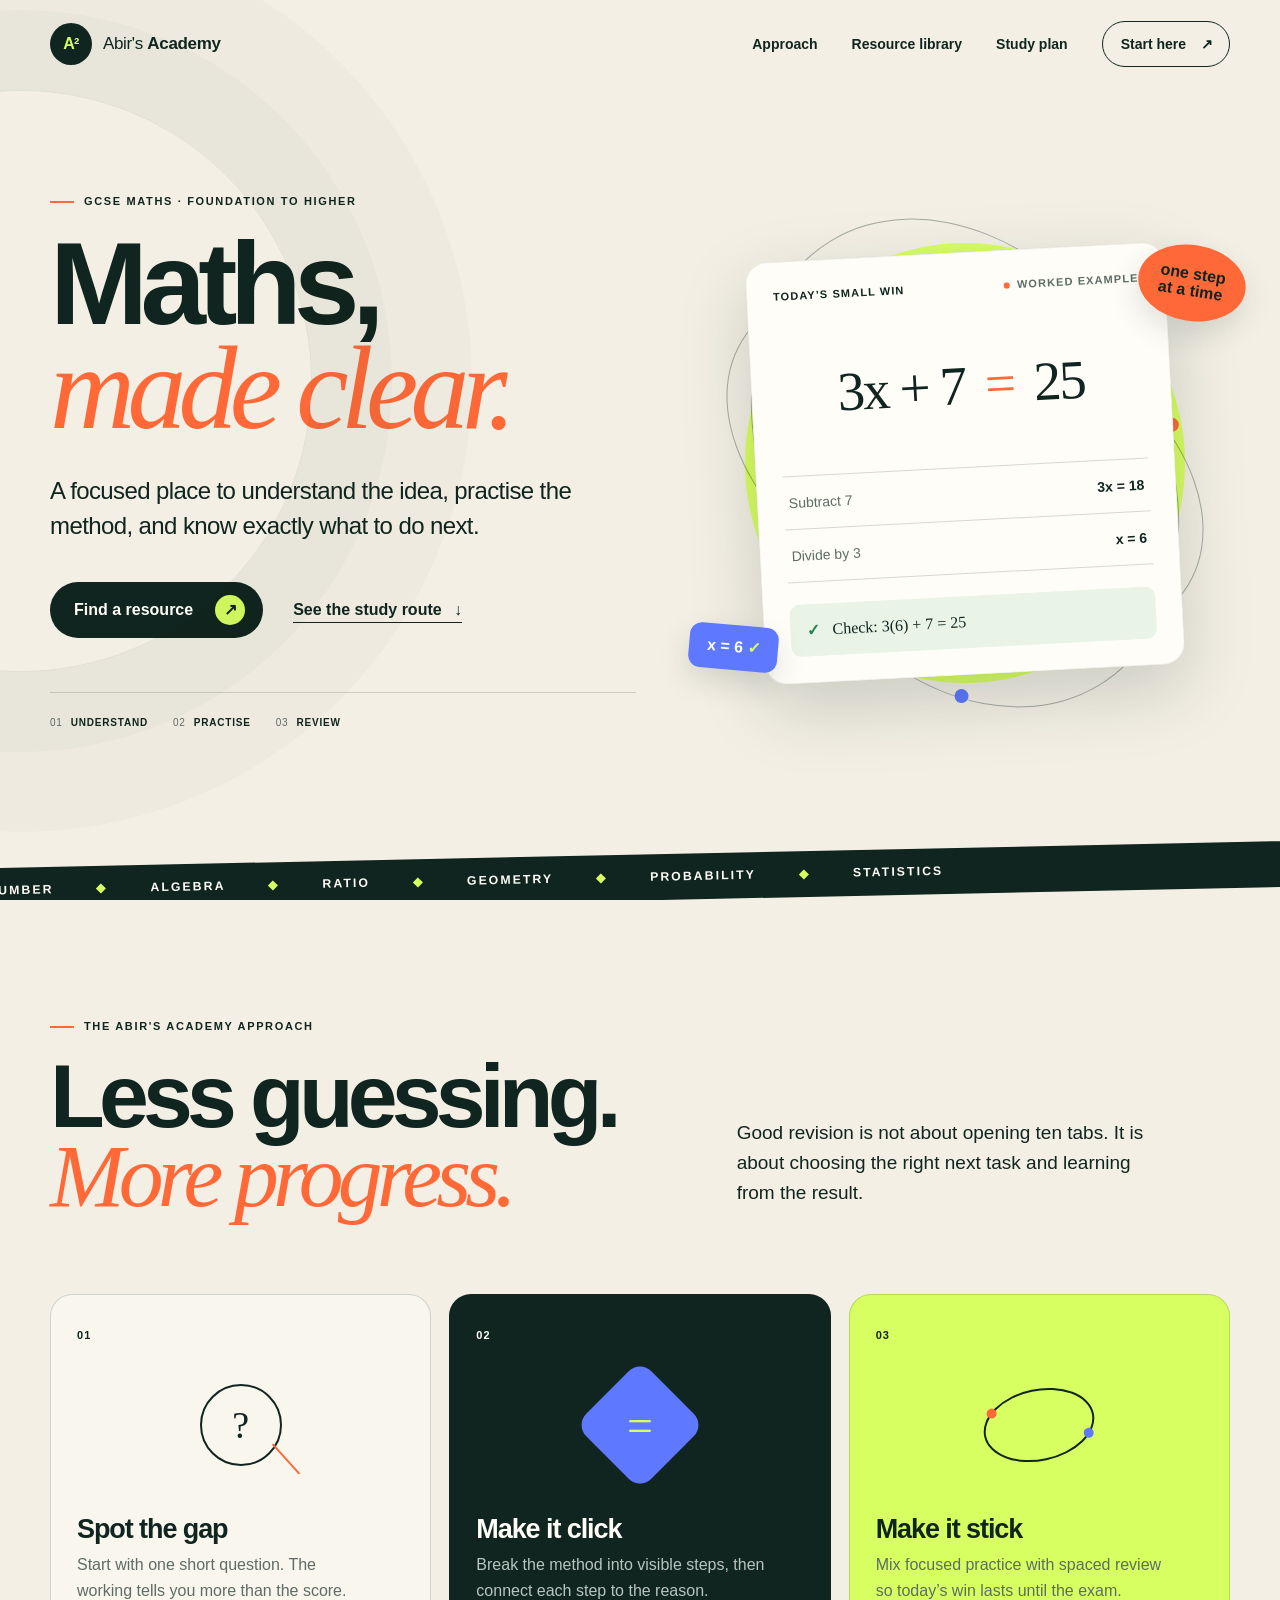
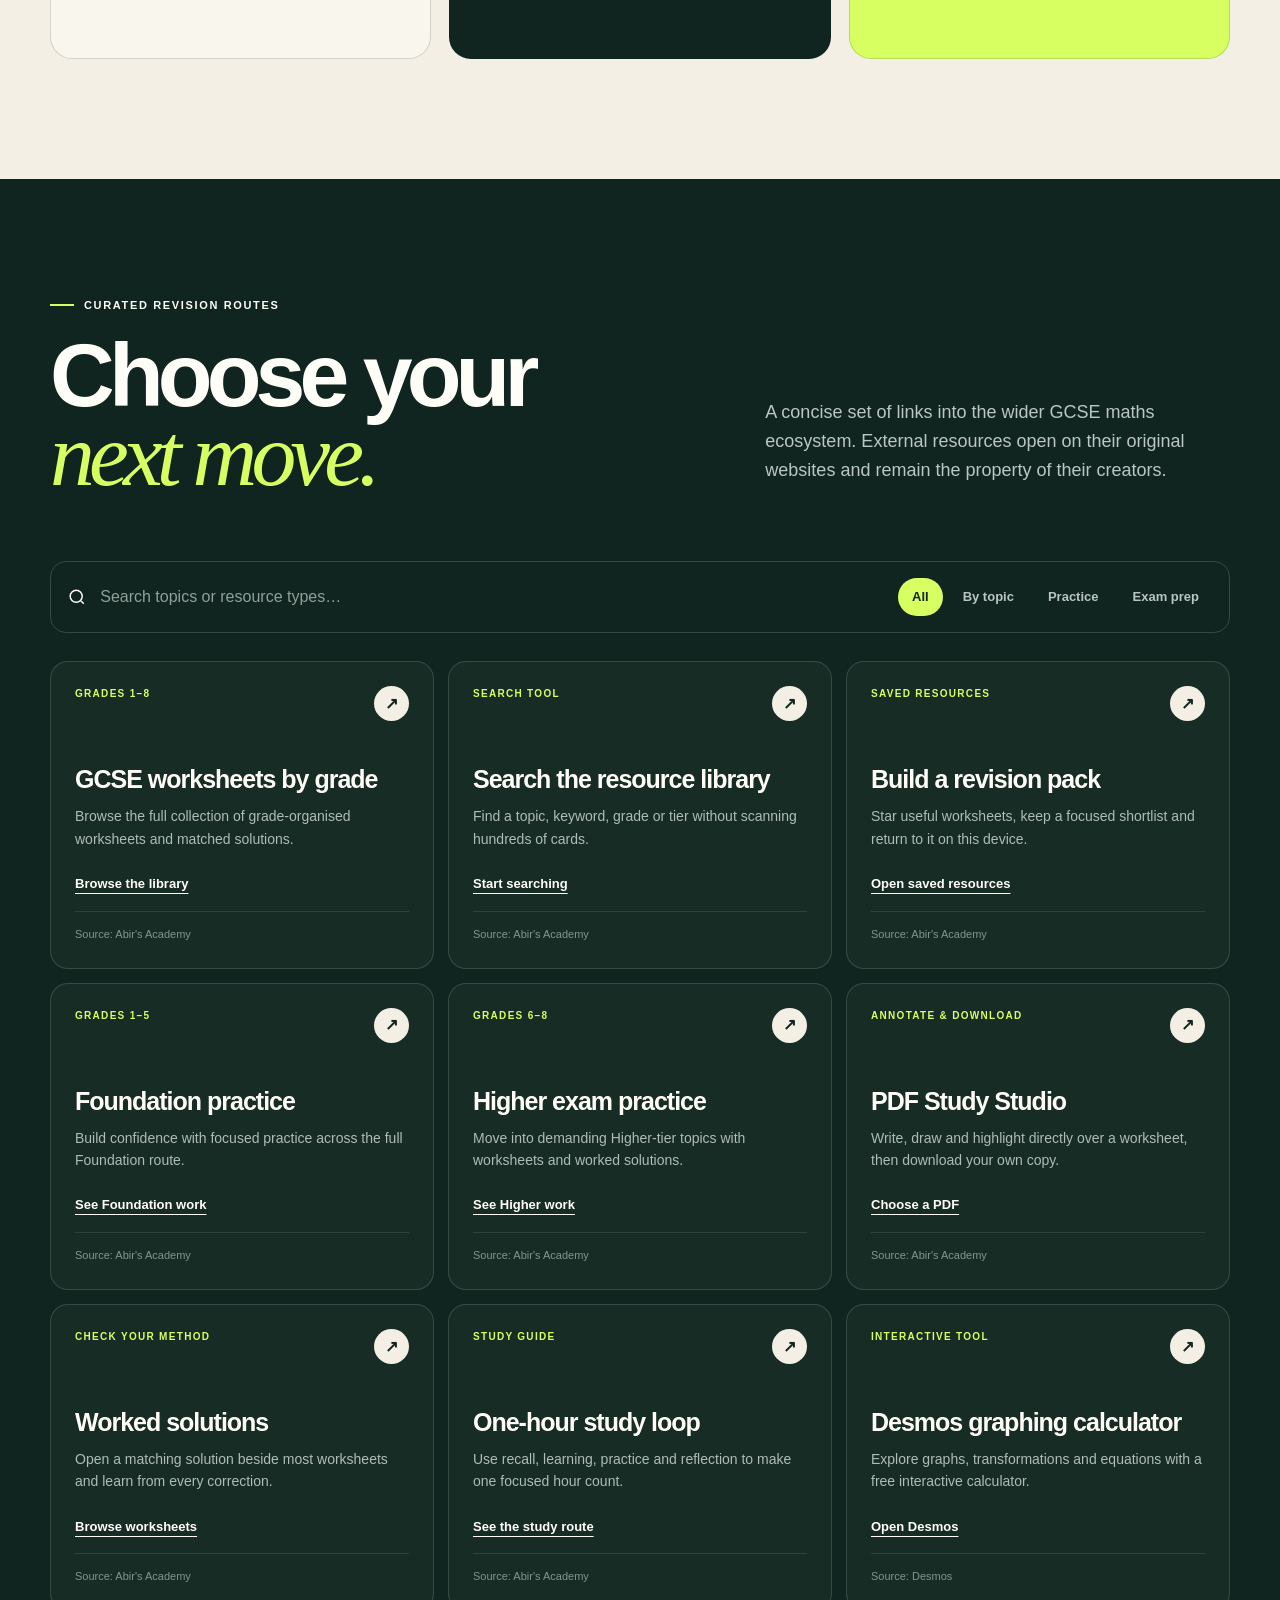
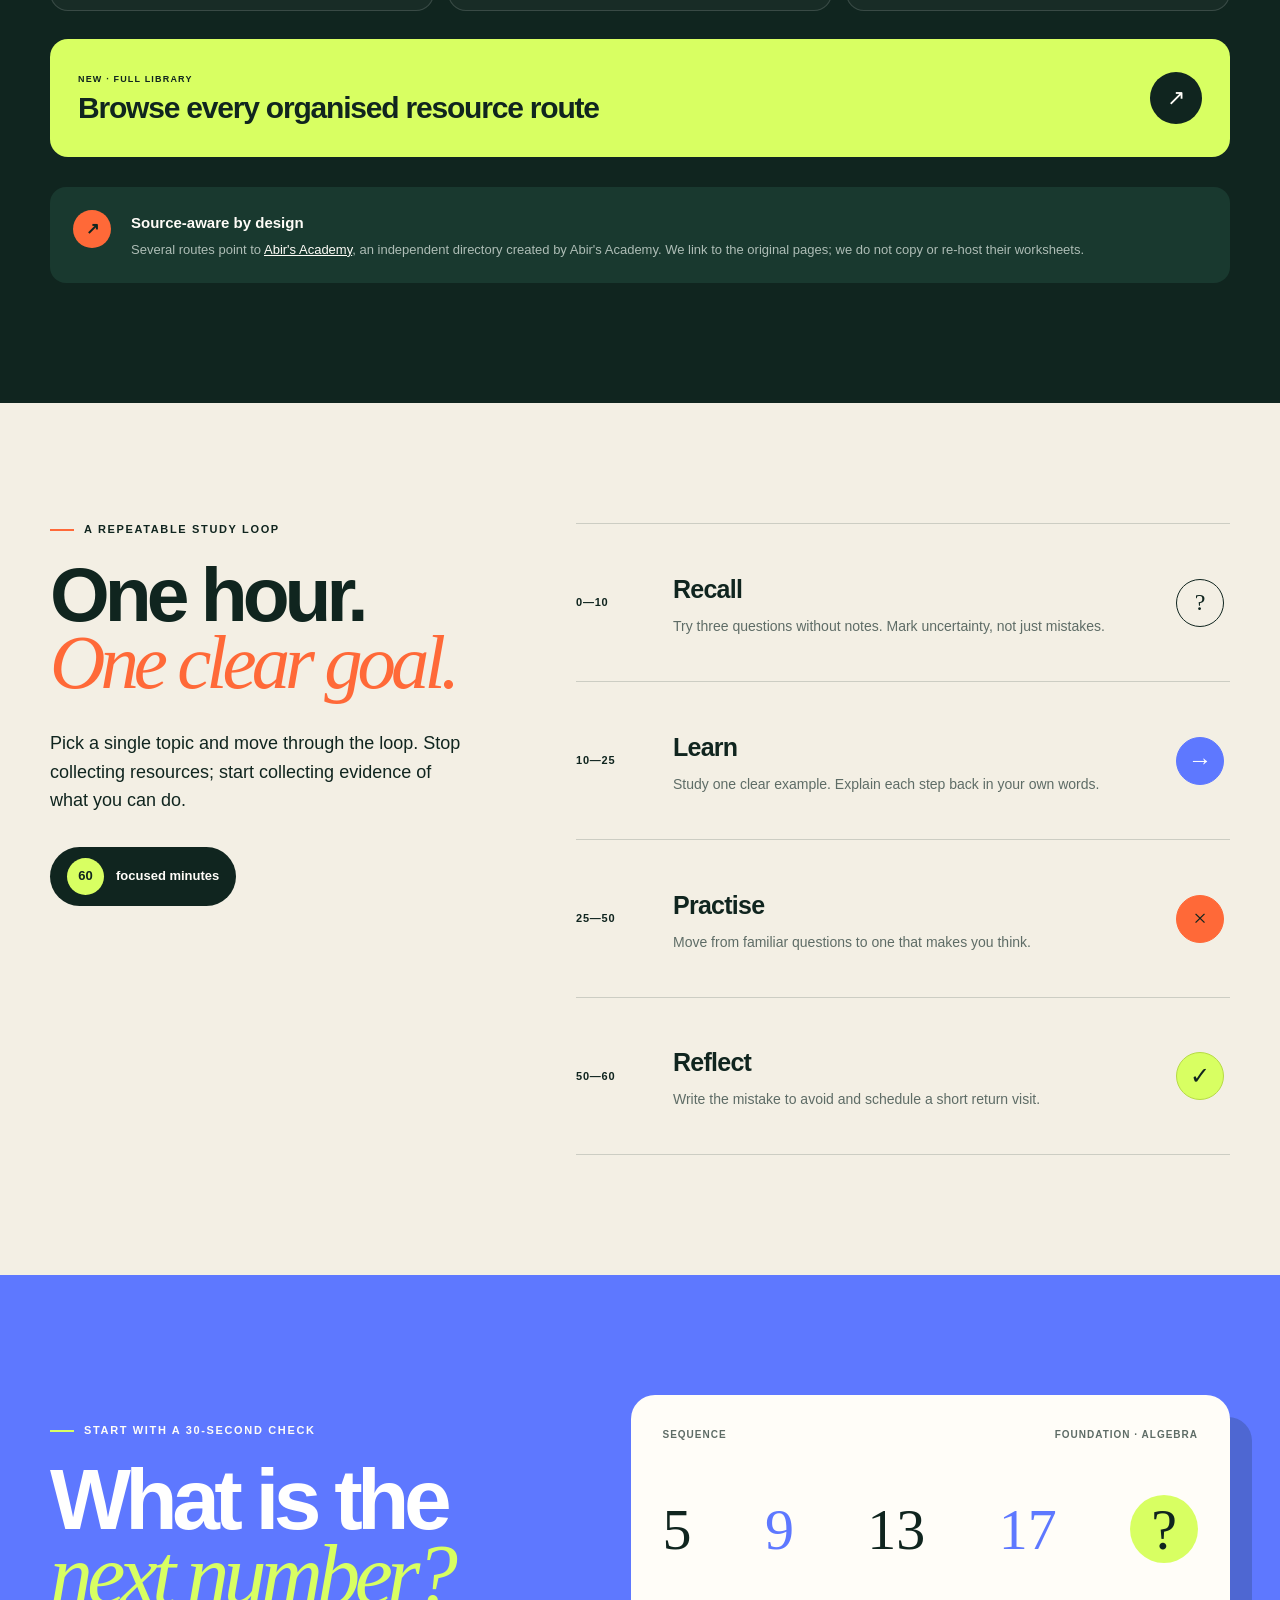
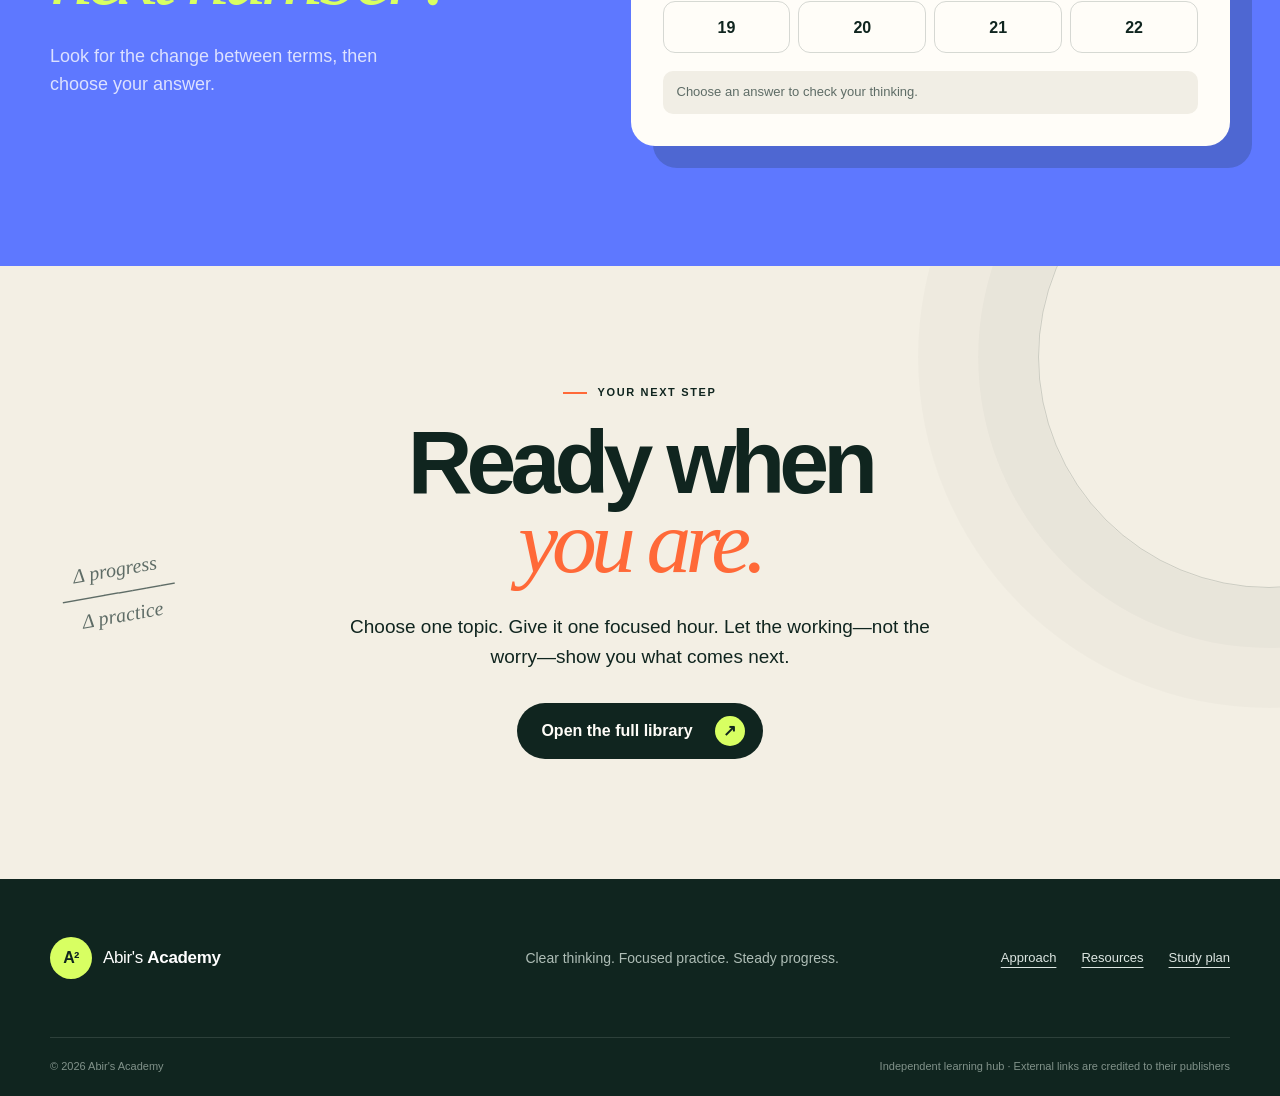
==== commit 12fb74d0: "feat: add PDF study studio and optimize resource library" ====
--- a/client/abirs-academy/index.html
+++ b/client/abirs-academy/index.html
@@ -280,6 +280,6 @@
       </div>
     </footer>
 
-    <script src="app.js" defer></script>
+    <script src="app.js?v=5" defer></script>
   </body>
 </html>
